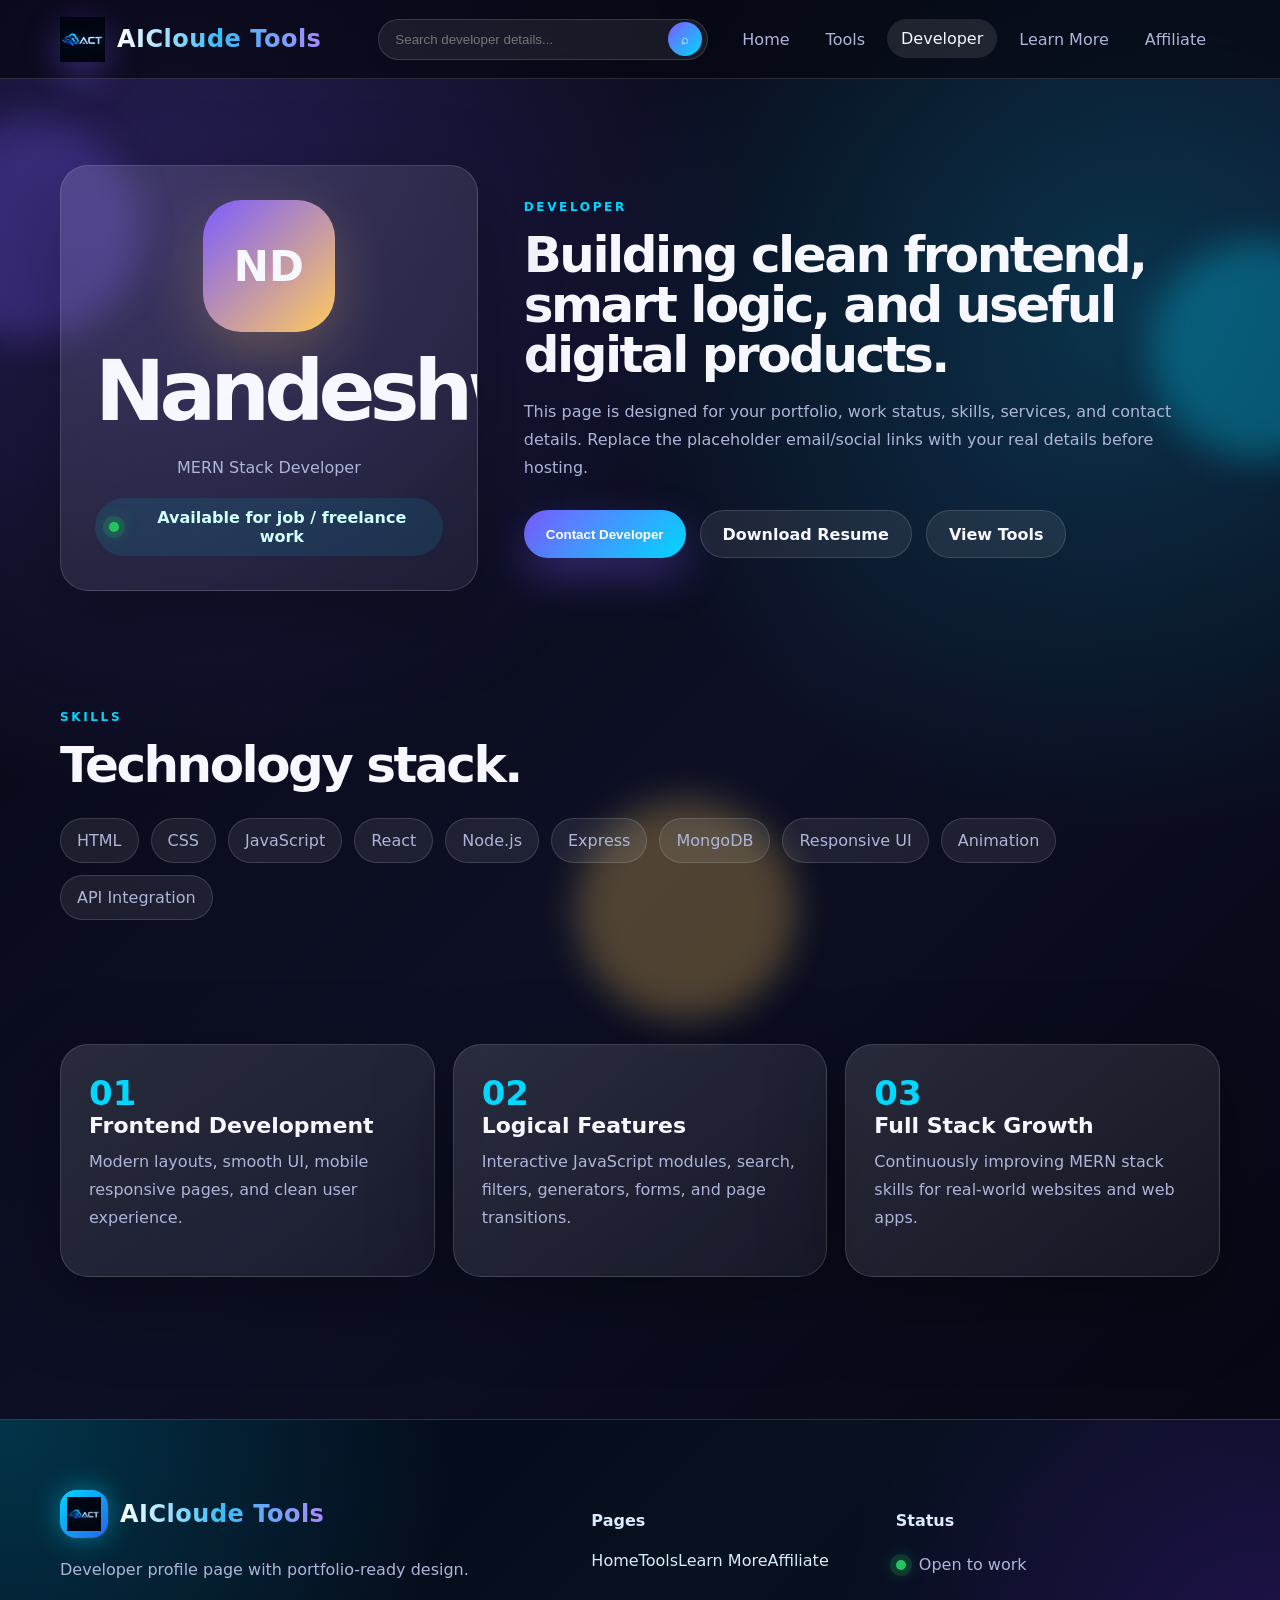
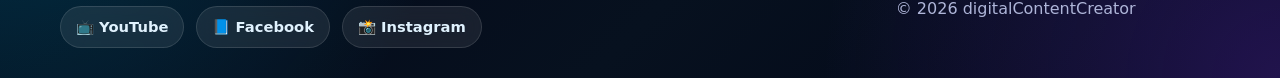
==== Pages/developer.html @ 038cf360 "upload all website files" ====
<!DOCTYPE html>
<html lang="en">
<head>
  <meta charset="UTF-8" />
  <meta name="viewport" content="width=device-width, initial-scale=1.0" />
  <title>AICloude Tools | Developer</title>
  <link rel="icon" href="../Images/logo.png" type="image/png">
  <link rel="stylesheet" href="../styles.css" />
</head>
<body data-page="developer">
  <div class="page-transition"></div>
  <div class="bg-orbs" aria-hidden="true"><span></span><span></span><span></span></div>

  <header class="site-header">
    <nav class="navbar container">
      <a class="brand magnetic" href="../index.html" aria-label="AICloude Tools home"><span class="logo-mark"><img src="../Images/logo.png" alt="AICloude Tools logo" /></span><span class="logo-name">AICloude Tools</span></a>
      <button class="menu-toggle" aria-label="Open menu" aria-expanded="false"><span></span><span></span><span></span></button>
      <div class="nav-panel">
        <div class="search-box">
          <input id="siteSearch" type="search" placeholder="Search developer details..." autocomplete="off" />
          <button id="searchBtn" aria-label="Search">⌕</button>
          <div id="searchResults" class="search-results" aria-live="polite"></div>
        </div>
        <ul class="nav-links">
          <li><a href="../index.html">Home</a></li>
          <li><a href="tools.html">Tools</a></li>
          <li><a class="active" href="developer.html">Developer</a></li>
          <li><a href="learn-more.html">Learn More</a></li>
          <li><a href="affiliate.html">Affiliate</a></li>
        </ul>
      </div>
    </nav>
  </header>
<div class="contact-modal" id="contactModal">
  <div class="contact-frame">
    <button class="close-contact" id="closeContact">×</button>

    <div class="contact-header">
      <div class="contact-photo">
        <img src="/images/developer-photo.jpg" alt="Nandeshwar photo">
      </div>

      <div>
        <p class="eyebrow">Developer Profile</p>
        <h2>Nandeshwar</h2>
        <p class="developer-role">MERN Stack Developer</p>
        <span class="availability small">
          <span class="live-dot"></span> Available for job / freelance work
        </span>
      </div>
    </div>

    <div class="contact-details-grid">
      <div class="detail-card">
        <span>Name</span>
        <strong>Nandeshwar</strong>
      </div>

      <div class="detail-card">
        <span>Email</span>
        <strong>nandeshwar7678@gmail.com</strong>
      </div>

      <div class="detail-card">
        <span>Contact</span>
        <strong>+91 7565899607</strong>
      </div>

      <div class="detail-card">
        <span>India</span>
        <strong>Gorakhpur, Uttar Pradesh, India</strong>
      </div>

      <div class="detail-card">
        <span>Relocation</span>
        <strong>Ready to relocate / Remote work</strong>
      </div>

      <div class="detail-card">
        <span>Experience</span>
        <strong>Frontend + MERN Projects</strong>
      </div>
    </div>

    <div class="contact-section">
      <h3>Skills</h3>
      <div class="skill-list mini">
        <span>HTML</span>
        <span>CSS</span>
        <span>JavaScript</span>
        <span>React</span>
        <span>Node.js</span>
        <span>Express</span>
        <span>MongoDB</span>
        <span>API Integration</span>
        <span>Responsive UI</span>
      </div>
    </div>

    <div class="contact-section">
      <h3>About Me</h3>
      <p>
        I build clean, responsive and user-friendly websites with modern UI,
        animations, JavaScript features, and MERN stack development.
      </p>
    </div>

    <div class="contact-actions">
      <a class="btn primary" href="mailto:nandeshwar7678@gmail.com">Send Email</a>
      <a class=\"btn ghost\" href=\"../Resume/nandeshwar-resume.pdf\" download>Download Resume</a>
    </div>
  </div>
</div>
  <main>
    <section class="developer-hero container reveal">
      <div class="profile-card shine">
        <div class="profile-photo">ND</div>
        <h1>Nandeshwar</h1>
        <p>MERN Stack Developer</p>
        <span class="availability"><span class="live-dot"></span> Available for job / freelance work</span>
      </div>
      <div class="developer-copy">
        <p class="eyebrow">Developer</p>
        <h2>Building clean frontend, smart logic, and useful digital products.</h2>
        <p>This page is designed for your portfolio, work status, skills, services, and contact details. Replace the placeholder email/social links with your real details before hosting.</p>
        <div class="hero-actions">
  <button class="btn primary" id="openContact">Contact Developer</button>
  <a class="btn ghost" href="../Resume/nandeshwar-resume.pdf" download>Download Resume</a>
  <a class="btn ghost" href="tools.html">View Tools</a>
</div>
      </div>
    </section>

    <section class="container section reveal">
      <div class="section-heading">
        <p class="eyebrow">Skills</p>
        <h2>Technology stack.</h2>
      </div>
      <div class="skill-list">
        <span>HTML</span><span>CSS</span><span>JavaScript</span><span>React</span><span>Node.js</span><span>Express</span><span>MongoDB</span><span>Responsive UI</span><span>Animation</span><span>API Integration</span>
      </div>
    </section>

    <section class="container section reveal">
      <div class="timeline">
        <article><span>01</span><h3>Frontend Development</h3><p>Modern layouts, smooth UI, mobile responsive pages, and clean user experience.</p></article>
        <article><span>02</span><h3>Logical Features</h3><p>Interactive JavaScript modules, search, filters, generators, forms, and page transitions.</p></article>
        <article><span>03</span><h3>Full Stack Growth</h3><p>Continuously improving MERN stack skills for real-world websites and web apps.</p></article>
      </div>
    </section>
  </main>

  <footer class="site-footer">
    <div class="container footer-grid">
      <div><a class="brand footer-brand" href="../index.html"><span class="logo-mark"><img src="../Images/logo.png" alt="AICloude Tools logo" /></span><span class="logo-name">AICloude Tools</span></a><p>Developer profile page with portfolio-ready design.</p><div class="footer-social"><a class="social-link" href="#" aria-label="YouTube">📺 YouTube</a><a class="social-link" href="#" aria-label="Facebook">📘 Facebook</a><a class="social-link" href="#" aria-label="Instagram">📸 Instagram</a></div></div>
      <div><h4>Pages</h4><a href="../index.html">Home</a><a href="tools.html">Tools</a><a href="learn-more.html">Learn More</a><a href="affiliate.html">Affiliate</a></div>
      <div><h4>Status</h4><p><span class="live-dot"></span> Open to work</p><p>© <span id="year"></span> digitalContentCreator</p></div>
    </div>
  </footer>
  <script src="../script.js"></script>
</body>
</html>
---- styles.css ----
:root {
  --bg: #070812;
  --panel: rgba(255, 255, 255, 0.08);
  --panel-strong: rgba(255, 255, 255, 0.13);
  --text: #f7f8ff;
  --muted: #aeb5d8;
  --brand: #7c5cff;
  --brand-2: #00d8ff;
  --accent: #ffca5c;
  --shadow: 0 24px 80px rgba(0, 0, 0, 0.35);
  --radius: 28px;
  --border: 1px solid rgba(255, 255, 255, 0.14);
}

* { box-sizing: border-box; }
html { scroll-behavior: smooth; }
body {
  margin: 0;
  font-family: Inter, ui-sans-serif, system-ui, -apple-system, BlinkMacSystemFont, "Segoe UI", sans-serif;
  background: radial-gradient(circle at 12% 12%, rgba(124, 92, 255, .27), transparent 32%),
              radial-gradient(circle at 88% 18%, rgba(0, 216, 255, .18), transparent 30%),
              linear-gradient(135deg, #050611 0%, #0d1025 50%, #050611 100%);
  color: var(--text);
  min-height: 100vh;
  overflow-x: hidden;
}

a { color: inherit; text-decoration: none; }
img { max-width: 100%; display: block; }
.container { width: min(1160px, calc(100% - 36px)); margin: 0 auto; }

.bg-orbs span {
  position: fixed;
  width: 220px;
  height: 220px;
  border-radius: 999px;
  filter: blur(18px);
  opacity: .28;
  pointer-events: none;
  animation: drift 12s ease-in-out infinite alternate;
  z-index: -1;
}
.bg-orbs span:nth-child(1) { background: #7c5cff; left: -80px; top: 120px; }
.bg-orbs span:nth-child(2) { background: #00d8ff; right: -90px; top: 240px; animation-delay: 2s; }
.bg-orbs span:nth-child(3) { background: #ffca5c; left: 45%; bottom: -120px; animation-delay: 4s; }

@keyframes drift {
  from { transform: translate3d(0, 0, 0) scale(1); }
  to { transform: translate3d(28px, -34px, 0) scale(1.1); }
}

.page-transition {
  position: fixed;
  inset: 0;
  background: var(--bg);
  z-index: 1000;
  pointer-events: none;
  animation: pageReveal .55s ease forwards;
}
@keyframes pageReveal { to { opacity: 0; visibility: hidden; } }

.site-header {
  position: sticky;
  top: 0;
  z-index: 99;
  backdrop-filter: blur(20px);
  background: rgba(7, 8, 18, 0.72);
  border-bottom: var(--border);
}
.navbar {
  min-height: 78px;
  display: flex;
  align-items: center;
  justify-content: space-between;
  gap: 22px;
}
.brand { display: flex; align-items: center; gap: 12px; font-weight: 800; letter-spacing: -0.03em; }
.logo-mark {
  width: 45px;
  height: 45px;
  display: grid;
  place-items: center;
  border-radius: 16px;
  background: linear-gradient(135deg, var(--brand), var(--brand-2));
  box-shadow: 0 12px 36px rgba(124, 92, 255, .45);
  color: white;
  font-size: 15px;
}
.logo-name { font-size: clamp(17px, 2vw, 23px); }
.nav-panel { display: flex; align-items: center; gap: 20px; }
.nav-links { display: flex; align-items: center; gap: 8px; list-style: none; padding: 0; margin: 0; }
.nav-links a {
  display: inline-flex;
  padding: 10px 14px;
  border-radius: 999px;
  color: var(--muted);
  transition: .25s ease;
}
.nav-links a:hover, .nav-links a.active { background: rgba(255,255,255,.1); color: var(--text); transform: translateY(-1px); }

.search-box { position: relative; display: flex; align-items: center; width: min(330px, 38vw); }
.search-box input {
  width: 100%;
  border: var(--border);
  outline: none;
  color: var(--text);
  background: rgba(255,255,255,.07);
  padding: 12px 46px 12px 16px;
  border-radius: 999px;
  transition: .25s ease;
}
.search-box input:focus { border-color: rgba(0,216,255,.65); box-shadow: 0 0 0 4px rgba(0,216,255,.1); }
.search-box button {
  position: absolute;
  right: 6px;
  border: 0;
  height: 34px;
  width: 34px;
  border-radius: 999px;
  color: white;
  background: linear-gradient(135deg, var(--brand), var(--brand-2));
  cursor: pointer;
}
.search-results {
  position: absolute;
  top: 54px;
  left: 0;
  right: 0;
  padding: 8px;
  border: var(--border);
  border-radius: 18px;
  background: rgba(10, 12, 30, .96);
  box-shadow: var(--shadow);
  display: none;
}
.search-results a { display: block; padding: 11px 12px; border-radius: 12px; color: var(--muted); }
.search-results a:hover { background: rgba(255,255,255,.08); color: var(--text); }

.menu-toggle { display: none; background: transparent; border: 0; width: 42px; cursor: pointer; }
.menu-toggle span { display: block; height: 3px; background: white; margin: 7px 0; border-radius: 4px; transition: .25s ease; }
.menu-toggle.open span:nth-child(1) { transform: translateY(10px) rotate(45deg); }
.menu-toggle.open span:nth-child(2) { opacity: 0; }
.menu-toggle.open span:nth-child(3) { transform: translateY(-10px) rotate(-45deg); }

.hero, .developer-hero {
  display: grid;
  grid-template-columns: 1.04fr .96fr;
  gap: 46px;
  align-items: center;
  padding: 86px 0 54px;
}
.sub-hero { padding: 86px 0 34px; text-align: center; }
.eyebrow { color: var(--brand-2); text-transform: uppercase; letter-spacing: .22em; font-weight: 800; font-size: 12px; }
h1, h2, h3, p { margin-top: 0; }
h1 { font-size: clamp(44px, 7vw, 84px); line-height: .95; letter-spacing: -0.07em; margin-bottom: 22px; }
h2 { font-size: clamp(30px, 4vw, 50px); line-height: 1; letter-spacing: -0.05em; margin-bottom: 18px; }
h3 { font-size: 22px; margin-bottom: 10px; }
p { color: var(--muted); line-height: 1.75; }
.hero-text, .sub-hero p { font-size: 18px; max-width: 680px; }
.sub-hero p { margin-inline: auto; }
.title-link {
  background: linear-gradient(135deg, #ffffff, #9adfff, #c7b8ff);
  -webkit-background-clip: text;
  background-clip: text;
  color: transparent;
  transition: .28s ease;
}
.title-link:hover { filter: drop-shadow(0 0 22px rgba(0,216,255,.5)); }
.hero-actions { display: flex; gap: 14px; flex-wrap: wrap; margin-top: 28px; }
.btn {
  display: inline-flex;
  align-items: center;
  justify-content: center;
  min-height: 48px;
  padding: 0 22px;
  border-radius: 999px;
  border: var(--border);
  font-weight: 800;
  transition: transform .25s ease, box-shadow .25s ease, background .25s ease;
}
.btn:hover { transform: translateY(-3px); }
.btn.primary { background: linear-gradient(135deg, var(--brand), var(--brand-2)); color: white; border: 0; box-shadow: 0 18px 44px rgba(124, 92, 255, .34); }
.btn.ghost { background: rgba(255,255,255,.08); color: var(--text); }

.hero-visual { perspective: 1200px; }
.device-card, .profile-card, .generator-card, .checklist-card, .feature-card, .learn-card, .cta-panel, .timeline article, .stats-strip article {
  border: var(--border);
  background: linear-gradient(145deg, rgba(255,255,255,.12), rgba(255,255,255,.055));
  box-shadow: var(--shadow);
  border-radius: var(--radius);
}
.device-card {
  padding: 20px;
  min-height: 460px;
  transform: rotateY(-9deg) rotateX(5deg);
  overflow: hidden;
  position: relative;
}
.floaty { animation: floaty 4.2s ease-in-out infinite; }
@keyframes floaty { 50% { transform: rotateY(-9deg) rotateX(5deg) translateY(-14px); } }
.device-top { display: flex; gap: 8px; margin-bottom: 46px; }
.device-top span { width: 12px; height: 12px; border-radius: 999px; background: rgba(255,255,255,.35); }
.analytics-card { padding: 28px; border-radius: 24px; background: rgba(255,255,255,.1); position: relative; overflow: hidden; }
.analytics-card strong { display: block; font-size: 86px; line-height: 1; letter-spacing: -0.07em; }
.analytics-card small { color: var(--accent); font-weight: 800; }
.shine::after {
  content: "";
  position: absolute;
  inset: -120% auto auto -60%;
  width: 50%;
  height: 300%;
  background: linear-gradient(90deg, transparent, rgba(255,255,255,.16), transparent);
  transform: rotate(22deg);
  animation: shine 4s infinite;
}
@keyframes shine { 0%, 35% { left: -80%; } 70%, 100% { left: 135%; } }
.mini-grid { display: grid; grid-template-columns: repeat(2, 1fr); gap: 14px; margin-top: 18px; }
.mini-grid div { padding: 18px; border-radius: 20px; background: rgba(0,0,0,.23); }
.mini-grid b { display: block; }
.mini-grid span { color: var(--muted); font-size: 14px; }


/* Auto-playing YouTube Shorts/video card */
.shorts-device-card {
  min-height: 570px;
}
.auto-video-card {
  padding: 22px;
  border-radius: 26px;
  background: radial-gradient(circle at 20% 0%, rgba(0,216,255,.18), transparent 32%), rgba(255,255,255,.1);
  position: relative;
  overflow: hidden;
}
.video-card-head {
  display: flex;
  align-items: flex-start;
  justify-content: space-between;
  gap: 16px;
  margin-bottom: 18px;
}
.video-card-head p { margin-bottom: 4px; }
.video-card-head strong {
  display: block;
  font-size: clamp(28px, 4vw, 48px);
  line-height: 1;
  letter-spacing: -0.06em;
}
.video-card-head small {
  display: inline-flex;
  align-items: center;
  gap: 8px;
  color: #cfffff;
  font-weight: 800;
  white-space: nowrap;
  padding: 9px 12px;
  border-radius: 999px;
  background: rgba(0,216,255,.1);
  border: var(--border);
}
.shorts-player-shell {
  position: relative;
  width: min(260px, 78vw);
  aspect-ratio: 9 / 16;
  margin: 0 auto;
  border-radius: 32px;
  overflow: hidden;
  border: 10px solid rgba(0,0,0,.42);
  background: #000;
  box-shadow: 0 26px 70px rgba(0,0,0,.45), 0 0 50px rgba(0,216,255,.12);
}
.youtube-player,
.youtube-player iframe {
  width: 100%;
  height: 100%;
  border: 0;
  display: block;
}
.youtube-player iframe {
  pointer-events: none;
}
.score-shell {
  display: grid;
  place-items: center;
  justify-items: center;
  gap: 14px;
  height: 100%;
  padding: 20px;
  text-align: center;
  color: var(--text);
}
.score-shell p {
  margin: 0;
  text-transform: uppercase;
  letter-spacing: .22em;
  color: var(--brand-2);
  font-weight: 800;
}
.score-value {
  font-size: clamp(56px, 10vw, 86px);
  line-height: 1;
  font-weight: 900;
  letter-spacing: -0.08em;
}
.score-badges {
  display: flex;
  flex-wrap: wrap;
  justify-content: center;
  gap: 10px;
}
.score-badges span {
  padding: 12px 16px;
  border-radius: 999px;
  border: var(--border);
  background: rgba(255,255,255,.08);
  color: var(--muted);
  font-size: 14px;
}
.video-glow {
  position: absolute;
  inset: auto 18% -18px;
  height: 44px;
  border-radius: 999px;
  background: rgba(0,216,255,.3);
  filter: blur(22px);
  pointer-events: none;
}
.video-caption {
  position: absolute;
  left: 12px;
  right: 12px;
  bottom: 12px;
  padding: 12px;
  border-radius: 18px;
  background: linear-gradient(180deg, rgba(0,0,0,.08), rgba(0,0,0,.62));
  color: white;
  pointer-events: none;
}
.video-caption b,
.video-caption span { display: block; }
.video-caption span { color: rgba(255,255,255,.76); font-size: 12px; margin-top: 2px; }
.youtube-message {
  height: 100%;
  display: grid;
  place-items: center;
  text-align: center;
  padding: 20px;
  color: var(--muted);
}

.stats-strip { display: grid; grid-template-columns: repeat(4, 1fr); gap: 16px; padding: 32px 0; }
.stats-strip article { padding: 22px; text-align: center; }
.stats-strip strong { font-size: 38px; display: block; }
.stats-strip span { color: var(--muted); }
.section { padding: 62px 0; }
.section-heading { max-width: 760px; margin-bottom: 28px; }
.feature-grid, .learn-grid {display: grid;grid-template-columns: repeat(4, 1fr);gap: 18px;}
.feature-card, .learn-card { padding: 26px; transition: .28s ease; position: relative; overflow: hidden; }
.feature-card:hover, .learn-card:hover { transform: translateY(-8px); background: var(--panel-strong); }
.feature-card::before, .learn-card::before {
  content: "";
  position: absolute;
  inset: 0;
  background: radial-gradient(circle at var(--x, 50%) var(--y, 50%), rgba(0,216,255,.16), transparent 35%);
  opacity: 0;
  transition: opacity .25s ease;
}
.feature-card:hover::before, .learn-card:hover::before { opacity: 1; }
.card-icon { font-size: 34px; display: inline-block; margin-bottom: 18px; }
.cta-panel { display: flex; align-items: center; justify-content: space-between; gap: 30px; padding: 34px; margin-bottom: 60px; }
.cta-panel p { max-width: 730px; }

.tool-lab { display: grid; grid-template-columns: 1.15fr .85fr; gap: 18px; }
.generator-card, .checklist-card { padding: 28px; }
.input-row { display: flex; gap: 12px; margin: 20px 0; }
.input-row input {
  flex: 1;
  border: var(--border);
  border-radius: 16px;
  padding: 14px 16px;
  outline: none;
  background: rgba(255,255,255,.08);
  color: var(--text);
}
.output-box { min-height: 120px; border-radius: 20px; background: rgba(0,0,0,.24); padding: 18px; color: var(--muted); line-height: 1.7; }
.checklist-card label { display: block; padding: 13px 0; color: var(--muted); }
.checklist-card input { accent-color: var(--brand-2); }
.tools-grid {grid-template-columns: repeat(4, 1fr);}

.developer-hero { grid-template-columns: .75fr 1.25fr; }
.profile-card { padding: 34px; text-align: center; position: relative; overflow: hidden; }
.profile-photo {
  width: 132px;
  height: 132px;
  display: grid;
  place-items: center;
  margin: 0 auto 20px;
  border-radius: 38px;
  font-size: 42px;
  font-weight: 900;
  background: linear-gradient(135deg, var(--brand), var(--accent));
  box-shadow: 0 20px 60px rgba(255, 202, 92, .24);
}
.availability { display: inline-flex; align-items: center; gap: 8px; padding: 10px 14px; border-radius: 999px; background: rgba(0,216,255,.1); color: #cfffff; font-weight: 700; }
.live-dot { width: 10px; height: 10px; border-radius: 999px; background: #34ff8b; display: inline-block; box-shadow: 0 0 0 rgba(52,255,139,.55); animation: pulse 1.3s infinite; }
@keyframes pulse { 70% { box-shadow: 0 0 0 12px rgba(52,255,139,0); } }
.skill-list { display: flex; flex-wrap: wrap; gap: 12px; }
.skill-list span { padding: 12px 16px; border-radius: 999px; border: var(--border); background: rgba(255,255,255,.08); color: var(--muted); }
.timeline { display: grid; grid-template-columns: repeat(3, 1fr); gap: 18px; }
.timeline article { padding: 28px; }
.timeline article span, .learn-card span { color: var(--brand-2); font-size: 34px; font-weight: 900; }

.learn-grid { grid-template-columns: repeat(4, 1fr); }
.accordion { max-width: 900px; margin: 0 auto; }
.accordion-btn {
  width: 100%;
  text-align: left;
  padding: 20px 22px;
  border: var(--border);
  background: rgba(255,255,255,.08);
  color: var(--text);
  border-radius: 18px;
  margin-top: 12px;
  font-weight: 800;
  cursor: pointer;
}
.accordion-panel { max-height: 0; overflow: hidden; transition: max-height .3s ease; }
.accordion-panel p { padding: 16px 22px 6px; }
.accordion-btn.open + .accordion-panel { max-height: 160px; }

/* .site-footer {
  position: relative;
  border-top: var(--border);
  background: linear-gradient(180deg, rgba(7,8,18,.95), rgba(7,8,18,.82));
  padding: 58px 0 42px;
  backdrop-filter: blur(20px);
  overflow: hidden;
}
.site-footer::before {
  content: "";
  position: absolute;
  inset: 0;
  background: radial-gradient(circle at 18% 18%, rgba(124,92,255,.12), transparent 18%), radial-gradient(circle at 82% 36%, rgba(0,216,255,.14), transparent 16%);
  pointer-events: none;
}
.footer-grid {
  position: relative;
  z-index: 1;
  display: grid;
  grid-template-columns: 1.5fr .9fr .9fr;
  gap: 32px;
  align-items: start;
}
.footer-grid > div { position: relative; }
.footer-brand { margin-bottom: 18px; display: grid; gap: 14px; }
.footer-grid h4 { margin-bottom: 18px; color: var(--brand-2); letter-spacing: .18em; text-transform: uppercase; font-size: 13px; }
.footer-grid a:not(.brand) { display: block; color: var(--muted); margin: 10px 0; transition: color .3s ease, transform .3s ease; }
.footer-grid a:hover { color: var(--text); transform: translateX(3px); }
.footer-link-group { display: grid; gap: 4px; }
.footer-social { display: flex; flex-wrap: wrap; gap: 10px; margin-top: 18px; }
.social-link {
  display: inline-flex;
  align-items: center;
  gap: 8px;
  padding: 12px 18px;
  border-radius: 999px;
  border: 1px solid rgba(255,255,255,.12);
  background: rgba(255,255,255,.06);
  color: var(--text);
  transition: transform .3s ease, box-shadow .3s ease, background .3s ease, border-color .3s ease;
  font-size: 14px;
}
.social-link:hover {
  background: rgba(124,92,255,.24);
  border-color: rgba(124,92,255,.6);
  color: #fff;
  transform: translateY(-4px) scale(1.02);
  box-shadow: 0 18px 35px rgba(124,92,255,.18);
}
.footer-brand span.logo-mark {
  box-shadow: 0 20px 55px rgba(124,92,255,.35);
}
.footer-note { color: var(--muted); font-size: 14px; line-height: 1.8; } */
.site-footer {
  position: relative;
  overflow: hidden;
  margin-top: 80px;
  padding: 70px 20px 30px;
  background:
    radial-gradient(circle at top left, rgba(0, 217, 255, 0.22), transparent 35%),
    radial-gradient(circle at bottom right, rgba(124, 58, 237, 0.25), transparent 35%),
    linear-gradient(135deg, #020617, #07111f 55%, #020617);
  color: #dbeafe;
  border-top: 1px solid rgba(148, 163, 184, 0.25);
}

.footer-glow {
  position: absolute;
  width: 320px;
  height: 320px;
  background: rgba(0, 217, 255, 0.18);
  filter: blur(90px);
  top: -120px;
  right: 10%;
  pointer-events: none;
}

.footer-grid {
  position: relative;
  z-index: 2;
  display: grid;
  grid-template-columns: 1.5fr 0.8fr 1fr;
  gap: 45px;
  align-items: start;
}

.footer-brand {
  display: inline-flex;
  align-items: center;
  gap: 12px;
  margin-bottom: 18px;
  text-decoration: none;
}

.footer-brand .logo-mark {
  width: 48px;
  height: 48px;
  display: grid;
  place-items: center;
  border-radius: 16px;
  background: linear-gradient(135deg, #00d9ff, #2563eb);
  box-shadow: 0 0 28px rgba(0, 217, 255, 0.45);
}

.footer-brand .logo-mark img {
  width: 34px;
  height: 34px;
  object-fit: contain;
}

.logo-name {
  font-size: 1.5rem;
  font-weight: 800;
  letter-spacing: 0.5px;
  background: linear-gradient(90deg, #ffffff, #38bdf8, #a78bfa);
  -webkit-background-clip: text;
  -webkit-text-fill-color: transparent;
}

.footer-about p,
.footer-status p {
  color: #94a3b8;
  line-height: 1.7;
  max-width: 460px;
}

.footer-social {
  display: flex;
  flex-wrap: wrap;
  gap: 12px;
  margin-top: 22px;
}

.social-link {
  padding: 11px 15px;
  border-radius: 999px;
  color: #e0f2fe;
  text-decoration: none;
  font-weight: 600;
  font-size: 0.92rem;
  background: rgba(255, 255, 255, 0.08);
  border: 1px solid rgba(255, 255, 255, 0.12);
  backdrop-filter: blur(12px);
  transition: 0.3s ease;
}

.social-link:hover {
  transform: translateY(-4px);
  box-shadow: 0 12px 35px rgba(56, 189, 248, 0.25);
}

.youtube:hover {
  background: #ef4444;
  color: #fff;
}

.facebook:hover {
  background: #2563eb;
  color: #fff;
}

.instagram:hover {
  background: linear-gradient(135deg, #f97316, #ec4899, #7c3aed);
  color: #fff;
}

.footer-links h4,
.footer-status h4 {
  color: #ffffff;
  font-size: 1.1rem;
  margin-bottom: 18px;
}

.footer-links a {
  display: block;
  color: #94a3b8;
  text-decoration: none;
  margin: 12px 0;
  transition: 0.25s ease;
}

.footer-links a:hover {
  color: #38bdf8;
  transform: translateX(6px);
}

.live-dot {
  display: inline-block;
  width: 10px;
  height: 10px;
  margin-right: 8px;
  border-radius: 50%;
  background: #22c55e;
  box-shadow: 0 0 0 6px rgba(34, 197, 94, 0.16),
              0 0 18px rgba(34, 197, 94, 0.85);
  animation: pulseLive 1.5s infinite;
}

.footer-badge {
  display: inline-block;
  margin-top: 12px;
  padding: 10px 14px;
  border-radius: 14px;
  background: rgba(56, 189, 248, 0.12);
  border: 1px solid rgba(56, 189, 248, 0.25);
  color: #bae6fd !important;
}

.copyright {
  margin-top: 20px;
  font-size: 0.88rem;
}

@keyframes pulseLive {
  0% {
    transform: scale(1);
    opacity: 1;
  }
  70% {
    transform: scale(1.25);
    opacity: 0.65;
  }
  100% {
    transform: scale(1);
    opacity: 1;
  }
}

@media (max-width: 850px) {
  .footer-grid {
    grid-template-columns: 1fr;
    gap: 30px;
  }

  .site-footer {
    padding-top: 55px;
  }

  .logo-name {
    font-size: 1.3rem;
  }
}
.reveal { opacity: 0; transform: translateY(28px); transition: opacity .75s ease, transform .75s ease; }
.reveal.visible { opacity: 1; transform: translateY(0); }
.magnetic { transition: transform .18s ease; }

@media (max-width: 920px) {
  .menu-toggle { display: block; }
  .nav-panel {
    position: absolute;
    top: 78px;
    left: 18px;
    right: 18px;
    flex-direction: column;
    align-items: stretch;
    padding: 18px;
    border: var(--border);
    border-radius: 22px;
    background: rgba(7, 8, 18, .96);
    box-shadow: var(--shadow);
    transform: translateY(-16px);
    opacity: 0;
    pointer-events: none;
    transition: .25s ease;
  }
  .nav-panel.open { transform: translateY(0); opacity: 1; pointer-events: auto; }
  .search-box { width: 100%; }
  .nav-links { flex-direction: column; align-items: stretch; }
  .nav-links a { justify-content: center; }
  .hero, .developer-hero, .tool-lab { grid-template-columns: 1fr; }
  .hero { padding-top: 62px; }
  .device-card { transform: none; min-height: auto; }
  .floaty { animation: none; }
  .stats-strip, .feature-grid, .tools-grid, .timeline, .learn-grid, .footer-grid { grid-template-columns: 1fr 1fr; }
  .cta-panel { flex-direction: column; align-items: flex-start; }
}

@media (max-width: 620px) {
  .container { width: min(100% - 26px, 1160px); }
  .logo-name { font-size: 16px; }
  h1 { font-size: 42px; }
  .hero-actions, .input-row { flex-direction: column; }
  .stats-strip, .feature-grid, .tools-grid, .timeline, .learn-grid, .footer-grid, .mini-grid { grid-template-columns: 1fr; }
  .section { padding: 42px 0; }
  .analytics-card strong { font-size: 64px; }
  .shorts-device-card { min-height: auto; }
  .video-card-head { flex-direction: column; }
  .shorts-player-shell { width: min(245px, 88vw); }
}


/* ================================
   CONTACT DEVELOPER MODAL CSS
================================ */

.contact-modal {
  position: fixed;
  inset: 0;
  z-index: 9999;
  display: none;
  align-items: center;
  justify-content: center;
  padding: 24px;
  background: rgba(2, 6, 23, 0.86);
  backdrop-filter: blur(16px);
}

.contact-modal.active {
  display: flex;
}

.contact-frame {
  position: relative;
  width: min(1280px, 96vw);
  max-height: 90vh;
  overflow-y: auto;
  scrollbar-width: none;
  -ms-overflow-style: none;
  padding: 44px;
  border-radius: 32px;
  background:
    radial-gradient(circle at top left, rgba(0, 217, 255, 0.22), transparent 34%),
    radial-gradient(circle at bottom right, rgba(168, 85, 247, 0.24), transparent 38%),
    linear-gradient(135deg, rgba(15, 23, 42, 0.98), rgba(2, 6, 23, 0.99));
  border: 1px solid rgba(148, 163, 184, 0.28);
  box-shadow:
    0 35px 100px rgba(0, 0, 0, 0.65),
    inset 0 1px 0 rgba(255, 255, 255, 0.08);
  animation: modalZoom 0.35s ease;
}

.contact-frame::-webkit-scrollbar {
  display: none;
}

/* Close Button */

.close-contact {
  position: absolute;
  top: 20px;
  right: 22px;
  width: 44px;
  height: 44px;
  border: none;
  border-radius: 50%;
  cursor: pointer;
  color: #ffffff;
  font-size: 28px;
  line-height: 1;
  background: rgba(255, 255, 255, 0.1);
  transition: 0.3s ease;
}

.close-contact:hover {
  background: #ef4444;
  transform: rotate(90deg) scale(1.05);
}

/* Header */

.contact-header {
  display: flex;
  align-items: center;
  gap: 28px;
  margin-bottom: 34px;
}

.contact-photo {
  width: 145px;
  height: 145px;
  flex-shrink: 0;
  padding: 5px;
  border-radius: 32px;
  background: linear-gradient(135deg, #00d9ff, #2563eb, #a855f7);
  box-shadow: 0 0 45px rgba(56, 189, 248, 0.42);
}

.contact-photo img {
  width: 100%;
  height: 100%;
  object-fit: cover;
  border-radius: 27px;
  border: 3px solid rgba(255, 255, 255, 0.14);
}

.contact-header h2 {
  margin: 6px 0;
  font-size: clamp(2.2rem, 4vw, 3.6rem);
  color: #ffffff;
  line-height: 1.1;
}

.developer-role {
  color: #38bdf8;
  font-weight: 800;
  font-size: 1.15rem;
}

.availability.small {
  display: inline-flex;
  align-items: center;
  margin-top: 10px;
  font-size: 0.92rem;
}

/* Details Cards */

.contact-details-grid {
  display: grid;
  grid-template-columns: repeat(3, 1fr);
  gap: 18px;
  margin: 28px 0;
}

.detail-card {
  padding: 20px;
  border-radius: 22px;
  background: rgba(255, 255, 255, 0.075);
  border: 1px solid rgba(255, 255, 255, 0.13);
  transition: 0.3s ease;
}

.detail-card:hover {
  transform: translateY(-6px);
  border-color: rgba(56, 189, 248, 0.55);
  box-shadow: 0 20px 48px rgba(56, 189, 248, 0.13);
}

.detail-card span {
  display: block;
  margin-bottom: 9px;
  color: #94a3b8;
  font-size: 0.86rem;
}

.detail-card strong {
  color: #f8fafc;
  font-size: 1rem;
  line-height: 1.5;
}

/* Sections */

.contact-section {
  margin-top: 26px;
  padding: 24px;
  border-radius: 24px;
  background: rgba(15, 23, 42, 0.76);
  border: 1px solid rgba(148, 163, 184, 0.18);
}

.contact-section h3 {
  margin-bottom: 14px;
  color: #ffffff;
  font-size: 1.25rem;
}

.contact-section p {
  color: #cbd5e1;
  line-height: 1.75;
}

/* Skills */

.skill-list.mini {
  display: flex;
  flex-wrap: wrap;
  gap: 11px;
}

.skill-list.mini span {
  padding: 10px 15px;
  border-radius: 999px;
  color: #dbeafe;
  background: rgba(56, 189, 248, 0.13);
  border: 1px solid rgba(56, 189, 248, 0.25);
  font-size: 0.9rem;
  font-weight: 600;
  transition: 0.3s ease;
}

.skill-list.mini span:hover {
  background: rgba(56, 189, 248, 0.22);
  transform: translateY(-3px);
}

/* Action Buttons */

.contact-actions {
  display: flex;
  flex-wrap: wrap;
  gap: 14px;
  margin-top: 28px;
}

/* Animation */

@keyframes modalZoom {
  from {
    opacity: 0;
    transform: scale(0.92) translateY(24px);
  }

  to {
    opacity: 1;
    transform: scale(1) translateY(0);
  }
}

/* Laptop / Desktop */

@media (min-width: 1024px) {
  .contact-frame {
    width: min(1280px, 96vw);
    padding: 46px;
  }

  .contact-details-grid {
    grid-template-columns: repeat(3, 1fr);
  }
}

/* Large Desktop */

@media (min-width: 1400px) {
  .contact-frame {
    width: min(1360px, 94vw);
  }
}

/* Tablet */

@media (max-width: 900px) {
  .contact-frame {
    width: min(760px, 96vw);
    padding: 34px 24px;
  }

  .contact-header {
    gap: 22px;
  }

  .contact-photo {
    width: 120px;
    height: 120px;
  }

  .contact-details-grid {
    grid-template-columns: repeat(2, 1fr);
  }
}

/* Mobile */

@media (max-width: 640px) {
  .contact-modal {
    padding: 14px;
  }

  .contact-frame {
    width: 100%;
    max-height: 92vh;
    padding: 28px 18px;
    border-radius: 24px;
  }

  .close-contact {
    top: 14px;
    right: 14px;
    width: 38px;
    height: 38px;
    font-size: 24px;
  }

  .contact-header {
    flex-direction: column;
    align-items: flex-start;
    gap: 18px;
  }

  .contact-photo {
    width: 110px;
    height: 110px;
    border-radius: 26px;
  }

  .contact-photo img {
    border-radius: 21px;
  }

  .contact-header h2 {
    font-size: 2rem;
  }

  .developer-role {
    font-size: 1rem;
  }

  .contact-details-grid {
    grid-template-columns: 1fr;
    gap: 14px;
  }

  .detail-card {
    padding: 17px;
  }

  .contact-section {
    padding: 18px;
  }

  .contact-actions {
    flex-direction: column;
  }

  .contact-actions .btn {
    width: 100%;
    justify-content: center;
    text-align: center;
  }
}
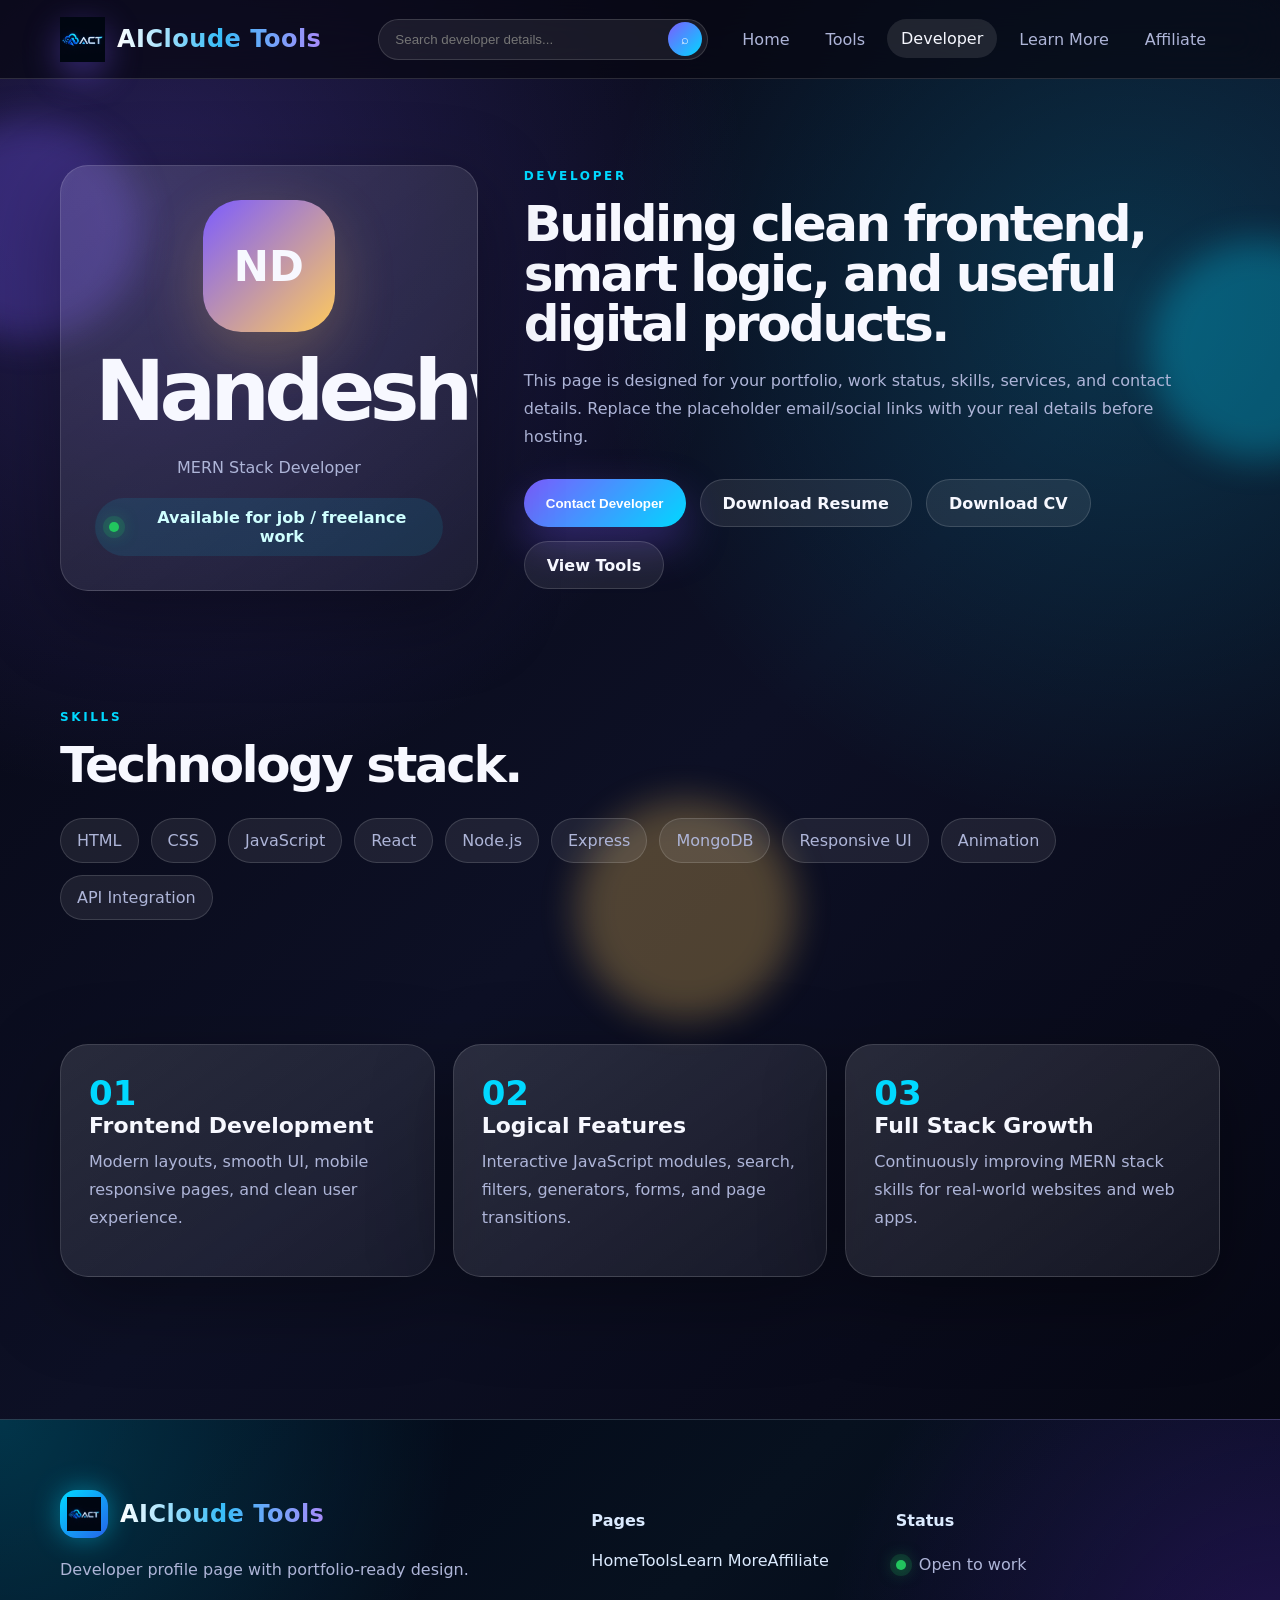
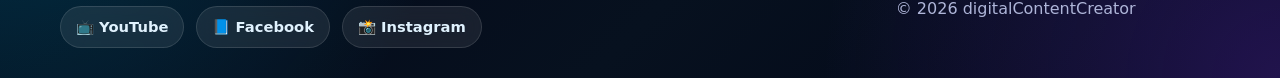
==== commit 14c683cf: "cv udate" ====
--- a/Pages/developer.html
+++ b/Pages/developer.html
@@ -125,7 +125,8 @@
         <p>This page is designed for your portfolio, work status, skills, services, and contact details. Replace the placeholder email/social links with your real details before hosting.</p>
         <div class="hero-actions">
   <button class="btn primary" id="openContact">Contact Developer</button>
-  <a class="btn ghost" href="../Resume/nandeshwar-resume.pdf" download>Download Resume</a>
+  <a class="btn ghost" href="../Resume/Resume_.pdf" download>Download Resume</a>
+  <a class="btn ghost" href="../Resume/Resume_.pdf" download>Download CV</a>
   <a class="btn ghost" href="tools.html">View Tools</a>
 </div>
       </div>
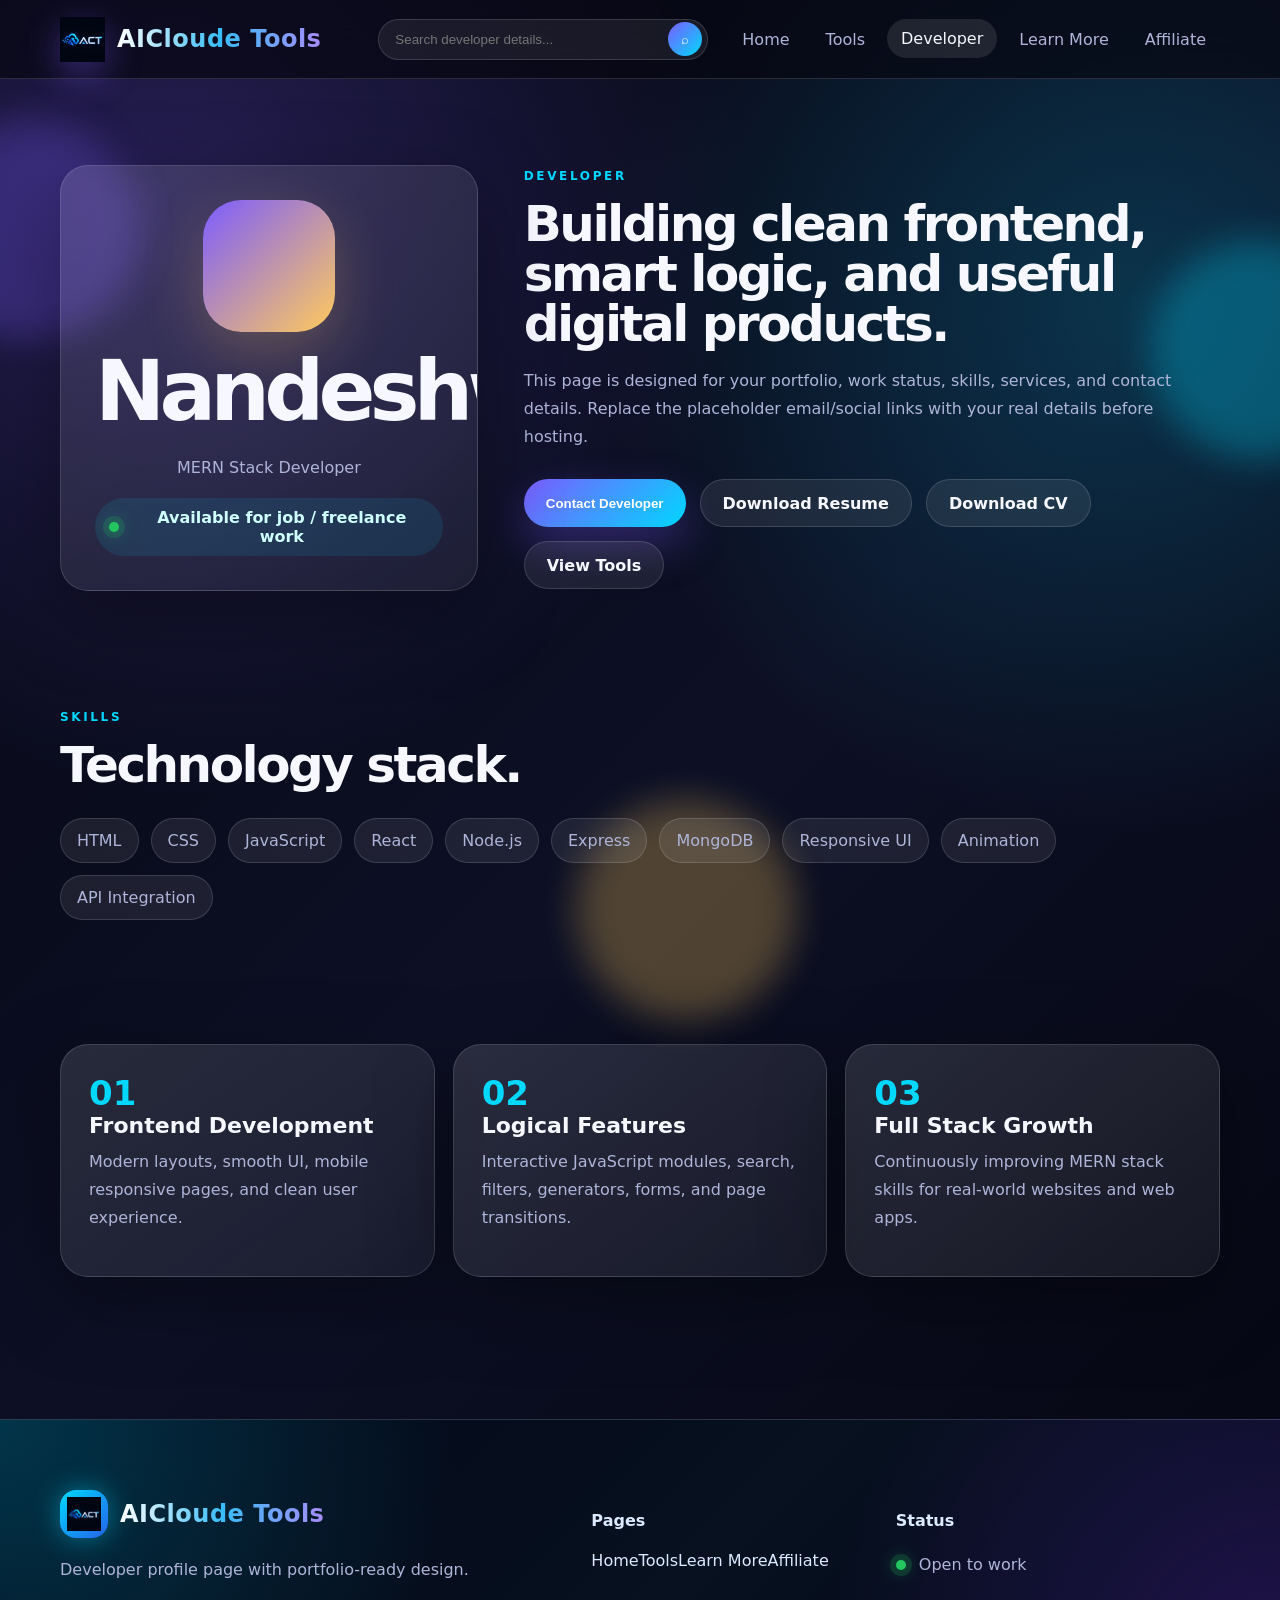
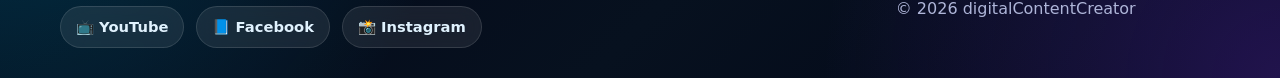
==== commit af725476: "photo upload" ====
--- a/Pages/developer.html
+++ b/Pages/developer.html
@@ -37,7 +37,7 @@
 
     <div class="contact-header">
       <div class="contact-photo">
-        <img src="/images/developer-photo.jpg" alt="Nandeshwar photo">
+        <img src="../Images/profile pic.jpeg" alt="Nandeshwar photo">
       </div>
 
       <div>
@@ -114,7 +114,7 @@
   <main>
     <section class="developer-hero container reveal">
       <div class="profile-card shine">
-        <div class="profile-photo">ND</div>
+        <div class="profile-photo"></div>
         <h1>Nandeshwar</h1>
         <p>MERN Stack Developer</p>
         <span class="availability"><span class="live-dot"></span> Available for job / freelance work</span>
@@ -126,7 +126,7 @@
         <div class="hero-actions">
   <button class="btn primary" id="openContact">Contact Developer</button>
   <a class="btn ghost" href="../Resume/Resume_.pdf" download>Download Resume</a>
-  <a class="btn ghost" href="../Resume/Resume_.pdf" download>Download CV</a>
+  <a class="btn ghost" href="../Resume/CV.pdf" download>Download CV</a>
   <a class="btn ghost" href="tools.html">View Tools</a>
 </div>
       </div>
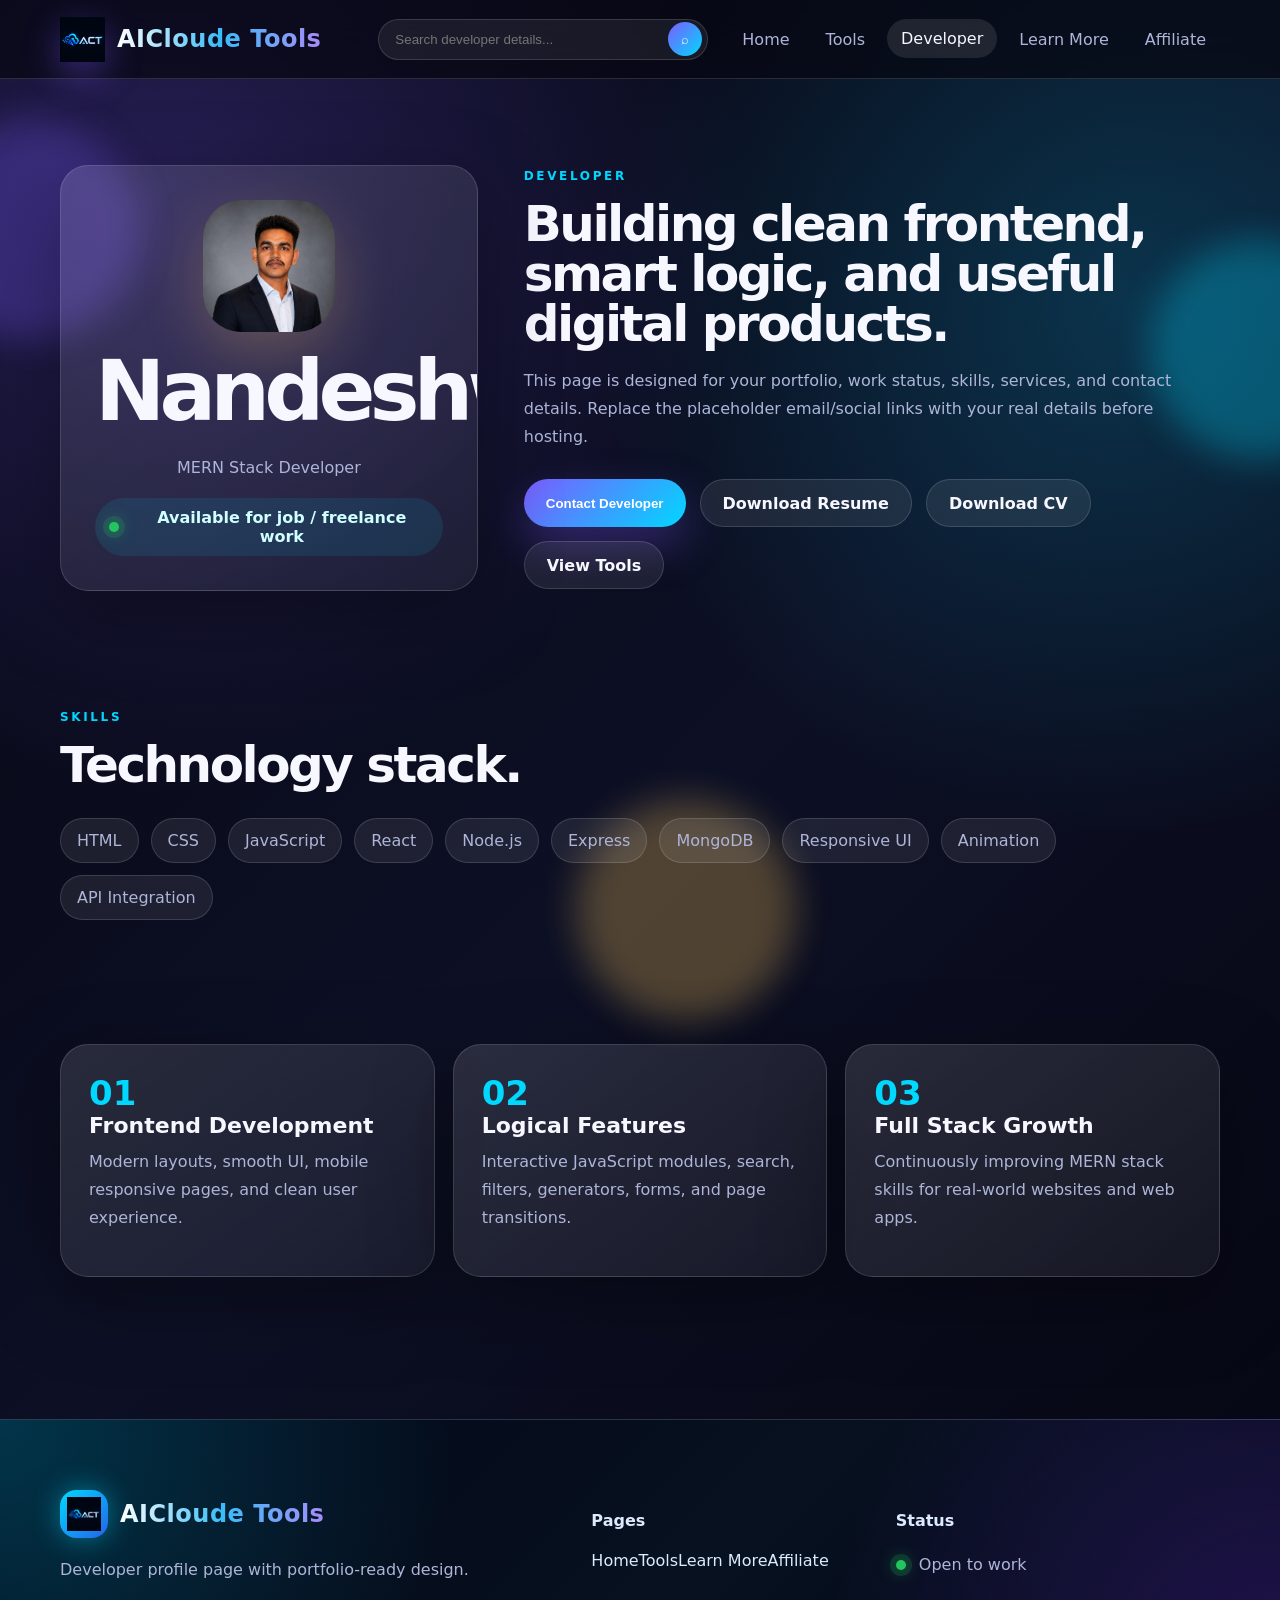
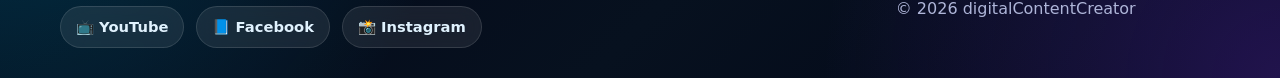
==== commit c87e5611: "photo upload" ====
--- a/Pages/developer.html
+++ b/Pages/developer.html
@@ -1,5 +1,6 @@
 <!DOCTYPE html>
 <html lang="en">
+
 <head>
   <meta charset="UTF-8" />
   <meta name="viewport" content="width=device-width, initial-scale=1.0" />
@@ -7,14 +8,18 @@
   <link rel="icon" href="../Images/logo.png" type="image/png">
   <link rel="stylesheet" href="../styles.css" />
 </head>
+
 <body data-page="developer">
   <div class="page-transition"></div>
   <div class="bg-orbs" aria-hidden="true"><span></span><span></span><span></span></div>
 
   <header class="site-header">
     <nav class="navbar container">
-      <a class="brand magnetic" href="../index.html" aria-label="AICloude Tools home"><span class="logo-mark"><img src="../Images/logo.png" alt="AICloude Tools logo" /></span><span class="logo-name">AICloude Tools</span></a>
-      <button class="menu-toggle" aria-label="Open menu" aria-expanded="false"><span></span><span></span><span></span></button>
+      <a class="brand magnetic" href="../index.html" aria-label="AICloude Tools home"><span class="logo-mark"><img
+            src="../Images/logo.png" alt="AICloude Tools logo" /></span><span class="logo-name">AICloude
+          Tools</span></a>
+      <button class="menu-toggle" aria-label="Open menu"
+        aria-expanded="false"><span></span><span></span><span></span></button>
       <div class="nav-panel">
         <div class="search-box">
           <input id="siteSearch" type="search" placeholder="Search developer details..." autocomplete="off" />
@@ -31,86 +36,84 @@
       </div>
     </nav>
   </header>
-<div class="contact-modal" id="contactModal">
-  <div class="contact-frame">
-    <button class="close-contact" id="closeContact">×</button>
+  <div class="contact-modal" id="contactModal">
+    <div class="contact-frame">
+      <button class="close-contact" id="closeContact">×</button>
 
-    <div class="contact-header">
-      <div class="contact-photo">
-        <img src="../Images/profile pic.jpeg" alt="Nandeshwar photo">
+      <div class="contact-header">
+        <div class="contact-photo"> </div>
+
+        <div>
+          <p class="eyebrow">Developer Profile</p>
+          <h2>Nandeshwar</h2>
+          <p class="developer-role">MERN Stack Developer</p>
+          <span class="availability small">
+            <span class="live-dot"></span> Available for job / freelance work
+          </span>
+        </div>
       </div>
 
-      <div>
-        <p class="eyebrow">Developer Profile</p>
-        <h2>Nandeshwar</h2>
-        <p class="developer-role">MERN Stack Developer</p>
-        <span class="availability small">
-          <span class="live-dot"></span> Available for job / freelance work
-        </span>
+      <div class="contact-details-grid">
+        <div class="detail-card">
+          <span>Name</span>
+          <strong>Nandeshwar</strong>
+        </div>
+
+        <div class="detail-card">
+          <span>Email</span>
+          <strong>nandeshwar7678@gmail.com</strong>
+        </div>
+
+        <div class="detail-card">
+          <span>Contact</span>
+          <strong>+91 7565899607</strong>
+        </div>
+
+        <div class="detail-card">
+          <span>India</span>
+          <strong>Gorakhpur, Uttar Pradesh, India</strong>
+        </div>
+
+        <div class="detail-card">
+          <span>Relocation</span>
+          <strong>Ready to relocate / Remote work</strong>
+        </div>
+
+        <div class="detail-card">
+          <span>Experience</span>
+          <strong>Frontend + MERN Projects</strong>
+        </div>
+      </div>
+
+      <div class="contact-section">
+        <h3>Skills</h3>
+        <div class="skill-list mini">
+          <span>HTML</span>
+          <span>CSS</span>
+          <span>JavaScript</span>
+          <span>React</span>
+          <span>Node.js</span>
+          <span>Express</span>
+          <span>MongoDB</span>
+          <span>API Integration</span>
+          <span>Responsive UI</span>
+        </div>
+      </div>
+
+      <div class="contact-section">
+        <h3>About Me</h3>
+        <p>
+          I build clean, responsive and user-friendly websites with modern UI,
+          animations, JavaScript features, and MERN stack development.
+        </p>
+      </div>
+
+      <div class="contact-actions">
+        <a class="btn primary" href="mailto:nandeshwar7678@gmail.com">Send Email</a>
+        <a class=\"btn ghost\" href=\"../Resume/nandeshwar-resume.pdf\" download>Download Resume</a>
       </div>
     </div>
-
-    <div class="contact-details-grid">
-      <div class="detail-card">
-        <span>Name</span>
-        <strong>Nandeshwar</strong>
-      </div>
-
-      <div class="detail-card">
-        <span>Email</span>
-        <strong>nandeshwar7678@gmail.com</strong>
-      </div>
-
-      <div class="detail-card">
-        <span>Contact</span>
-        <strong>+91 7565899607</strong>
-      </div>
-
-      <div class="detail-card">
-        <span>India</span>
-        <strong>Gorakhpur, Uttar Pradesh, India</strong>
-      </div>
-
-      <div class="detail-card">
-        <span>Relocation</span>
-        <strong>Ready to relocate / Remote work</strong>
-      </div>
-
-      <div class="detail-card">
-        <span>Experience</span>
-        <strong>Frontend + MERN Projects</strong>
-      </div>
-    </div>
-
-    <div class="contact-section">
-      <h3>Skills</h3>
-      <div class="skill-list mini">
-        <span>HTML</span>
-        <span>CSS</span>
-        <span>JavaScript</span>
-        <span>React</span>
-        <span>Node.js</span>
-        <span>Express</span>
-        <span>MongoDB</span>
-        <span>API Integration</span>
-        <span>Responsive UI</span>
-      </div>
-    </div>
-
-    <div class="contact-section">
-      <h3>About Me</h3>
-      <p>
-        I build clean, responsive and user-friendly websites with modern UI,
-        animations, JavaScript features, and MERN stack development.
-      </p>
-    </div>
-
-    <div class="contact-actions">
-      <a class="btn primary" href="mailto:nandeshwar7678@gmail.com">Send Email</a>
-      <a class=\"btn ghost\" href=\"../Resume/nandeshwar-resume.pdf\" download>Download Resume</a>
-    </div>
   </div>
-</div>
   <main>
     <section class="developer-hero container reveal">
       <div class="profile-card shine">
@@ -122,13 +125,14 @@
       <div class="developer-copy">
         <p class="eyebrow">Developer</p>
         <h2>Building clean frontend, smart logic, and useful digital products.</h2>
-        <p>This page is designed for your portfolio, work status, skills, services, and contact details. Replace the placeholder email/social links with your real details before hosting.</p>
+        <p>This page is designed for your portfolio, work status, skills, services, and contact details. Replace the
+          placeholder email/social links with your real details before hosting.</p>
         <div class="hero-actions">
-  <button class="btn primary" id="openContact">Contact Developer</button>
-  <a class="btn ghost" href="../Resume/Resume_.pdf" download>Download Resume</a>
-  <a class="btn ghost" href="../Resume/CV.pdf" download>Download CV</a>
-  <a class="btn ghost" href="tools.html">View Tools</a>
-</div>
+          <button class="btn primary" id="openContact">Contact Developer</button>
+          <a class="btn ghost" href="../Resume/Resume_.pdf" download>Download Resume</a>
+          <a class="btn ghost" href="../Resume/CV.pdf" download>Download CV</a>
+          <a class="btn ghost" href="tools.html">View Tools</a>
+        </div>
       </div>
     </section>
 
@@ -138,26 +142,50 @@
         <h2>Technology stack.</h2>
       </div>
       <div class="skill-list">
-        <span>HTML</span><span>CSS</span><span>JavaScript</span><span>React</span><span>Node.js</span><span>Express</span><span>MongoDB</span><span>Responsive UI</span><span>Animation</span><span>API Integration</span>
+        <span>HTML</span><span>CSS</span><span>JavaScript</span><span>React</span><span>Node.js</span><span>Express</span><span>MongoDB</span><span>Responsive
+          UI</span><span>Animation</span><span>API Integration</span>
       </div>
     </section>
 
     <section class="container section reveal">
       <div class="timeline">
-        <article><span>01</span><h3>Frontend Development</h3><p>Modern layouts, smooth UI, mobile responsive pages, and clean user experience.</p></article>
-        <article><span>02</span><h3>Logical Features</h3><p>Interactive JavaScript modules, search, filters, generators, forms, and page transitions.</p></article>
-        <article><span>03</span><h3>Full Stack Growth</h3><p>Continuously improving MERN stack skills for real-world websites and web apps.</p></article>
+        <article><span>01</span>
+          <h3>Frontend Development</h3>
+          <p>Modern layouts, smooth UI, mobile responsive pages, and clean user experience.</p>
+        </article>
+        <article><span>02</span>
+          <h3>Logical Features</h3>
+          <p>Interactive JavaScript modules, search, filters, generators, forms, and page transitions.</p>
+        </article>
+        <article><span>03</span>
+          <h3>Full Stack Growth</h3>
+          <p>Continuously improving MERN stack skills for real-world websites and web apps.</p>
+        </article>
       </div>
     </section>
   </main>
 
   <footer class="site-footer">
     <div class="container footer-grid">
-      <div><a class="brand footer-brand" href="../index.html"><span class="logo-mark"><img src="../Images/logo.png" alt="AICloude Tools logo" /></span><span class="logo-name">AICloude Tools</span></a><p>Developer profile page with portfolio-ready design.</p><div class="footer-social"><a class="social-link" href="#" aria-label="YouTube">📺 YouTube</a><a class="social-link" href="#" aria-label="Facebook">📘 Facebook</a><a class="social-link" href="#" aria-label="Instagram">📸 Instagram</a></div></div>
-      <div><h4>Pages</h4><a href="../index.html">Home</a><a href="tools.html">Tools</a><a href="learn-more.html">Learn More</a><a href="affiliate.html">Affiliate</a></div>
-      <div><h4>Status</h4><p><span class="live-dot"></span> Open to work</p><p>© <span id="year"></span> digitalContentCreator</p></div>
+      <div><a class="brand footer-brand" href="../index.html"><span class="logo-mark"><img src="../Images/logo.png"
+              alt="AICloude Tools logo" /></span><span class="logo-name">AICloude Tools</span></a>
+        <p>Developer profile page with portfolio-ready design.</p>
+        <div class="footer-social"><a class="social-link" href="#" aria-label="YouTube">📺 YouTube</a><a
+            class="social-link" href="#" aria-label="Facebook">📘 Facebook</a><a class="social-link" href="#"
+            aria-label="Instagram">📸 Instagram</a></div>
+      </div>
+      <div>
+        <h4>Pages</h4><a href="../index.html">Home</a><a href="tools.html">Tools</a><a href="learn-more.html">Learn
+          More</a><a href="affiliate.html">Affiliate</a>
+      </div>
+      <div>
+        <h4>Status</h4>
+        <p><span class="live-dot"></span> Open to work</p>
+        <p>© <span id="year"></span> digitalContentCreator</p>
+      </div>
     </div>
   </footer>
   <script src="../script.js"></script>
 </body>
-</html>
+
+</html>
--- a/styles.css
+++ b/styles.css
@@ -397,9 +397,12 @@
   border-radius: 38px;
   font-size: 42px;
   font-weight: 900;
-  background: linear-gradient(135deg, var(--brand), var(--accent));
+  /* background: linear-gradient(135deg, var(--brand), var(--accent)); */
   box-shadow: 0 20px 60px rgba(255, 202, 92, .24);
-}
+  background-image: url("Images/profile-pic2.jpeg");
+      background-size: contain;
+}
+
 .availability { display: inline-flex; align-items: center; gap: 8px; padding: 10px 14px; border-radius: 999px; background: rgba(0,216,255,.1); color: #cfffff; font-weight: 700; }
 .live-dot { width: 10px; height: 10px; border-radius: 999px; background: #34ff8b; display: inline-block; box-shadow: 0 0 0 rgba(52,255,139,.55); animation: pulse 1.3s infinite; }
 @keyframes pulse { 70% { box-shadow: 0 0 0 12px rgba(52,255,139,0); } }
